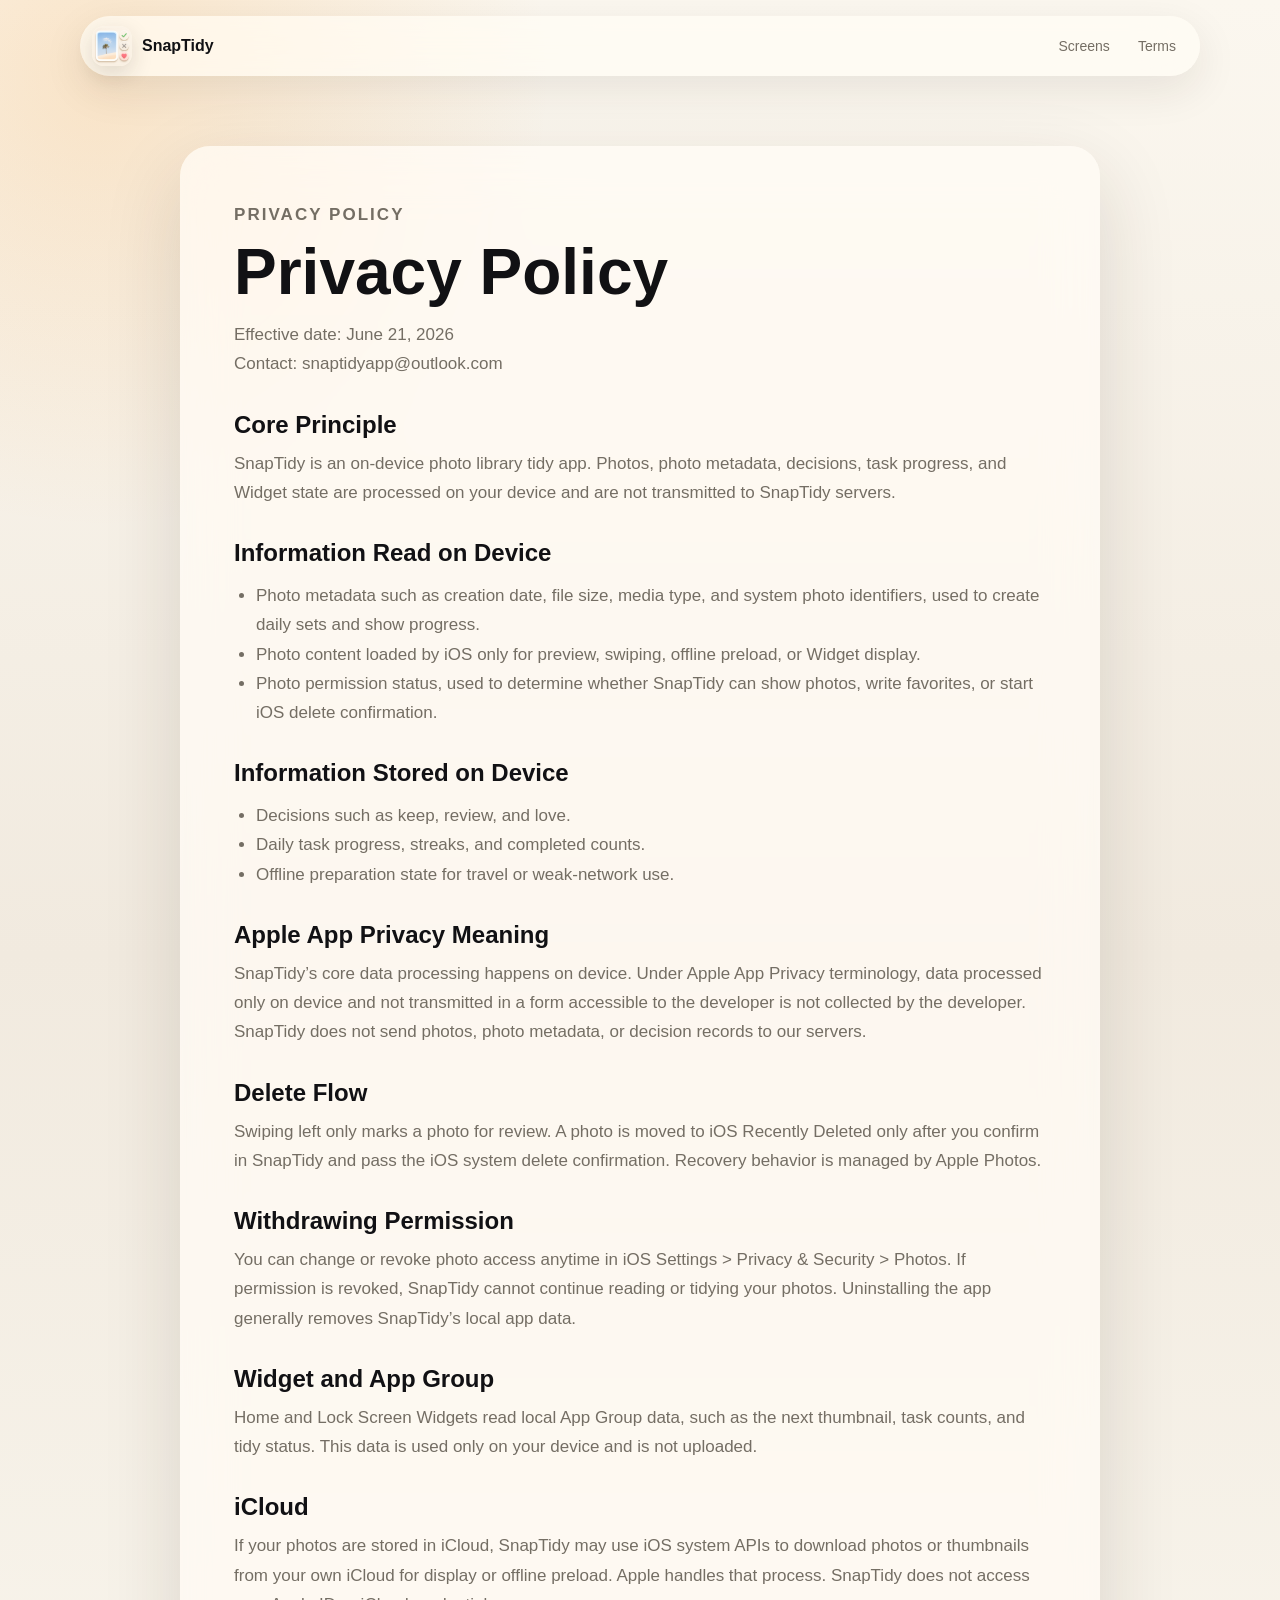
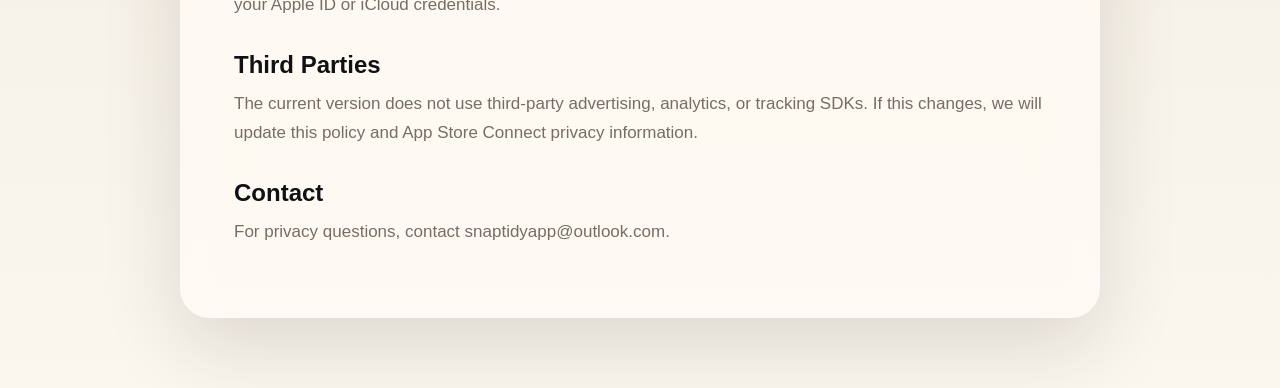
==== privacy-en.html @ abb2b851 "Add files via upload" ====
<!doctype html>
<html lang="en">
  <head>
    <meta charset="utf-8" />
    <meta name="viewport" content="width=device-width, initial-scale=1" />
    <title>Privacy Policy - SnapTidy</title>
    <link rel="icon" type="image/png" href="./app-icon-light.png" />
    <link rel="apple-touch-icon" href="./app-icon-light.png" />
    <link rel="stylesheet" href="./styles.css" />
  </head>
  <body>
    <header class="site-header">
      <a class="brand" href="./index.html">
        <img class="brand-mark" src="./app-icon-light.png" alt="" />
        <span>SnapTidy</span>
      </a>
      <nav class="nav-links" aria-label="Main navigation">
        <a href="./index.html#screens">Screens</a>
        <a href="./terms-en.html">Terms</a>
      </nav>
    </header>

    <main class="legal-page">
      <article class="legal-card">
        <p class="eyebrow">Privacy Policy</p>
        <h1>Privacy Policy</h1>
        <p class="legal-meta">Effective date: June 21, 2026<br />Contact: snaptidyapp@outlook.com</p>

        <h2>Core Principle</h2>
        <p>SnapTidy is an on-device photo library tidy app. Photos, photo metadata, decisions, task progress, and Widget state are processed on your device and are not transmitted to SnapTidy servers.</p>

        <h2>Information Read on Device</h2>
        <ul>
          <li>Photo metadata such as creation date, file size, media type, and system photo identifiers, used to create daily sets and show progress.</li>
          <li>Photo content loaded by iOS only for preview, swiping, offline preload, or Widget display.</li>
          <li>Photo permission status, used to determine whether SnapTidy can show photos, write favorites, or start iOS delete confirmation.</li>
        </ul>

        <h2>Information Stored on Device</h2>
        <ul>
          <li>Decisions such as keep, review, and love.</li>
          <li>Daily task progress, streaks, and completed counts.</li>
          <li>Offline preparation state for travel or weak-network use.</li>
        </ul>

        <h2>Apple App Privacy Meaning</h2>
        <p>SnapTidy’s core data processing happens on device. Under Apple App Privacy terminology, data processed only on device and not transmitted in a form accessible to the developer is not collected by the developer. SnapTidy does not send photos, photo metadata, or decision records to our servers.</p>

        <h2>Delete Flow</h2>
        <p>Swiping left only marks a photo for review. A photo is moved to iOS Recently Deleted only after you confirm in SnapTidy and pass the iOS system delete confirmation. Recovery behavior is managed by Apple Photos.</p>

        <h2>Withdrawing Permission</h2>
        <p>You can change or revoke photo access anytime in iOS Settings > Privacy & Security > Photos. If permission is revoked, SnapTidy cannot continue reading or tidying your photos. Uninstalling the app generally removes SnapTidy’s local app data.</p>

        <h2>Widget and App Group</h2>
        <p>Home and Lock Screen Widgets read local App Group data, such as the next thumbnail, task counts, and tidy status. This data is used only on your device and is not uploaded.</p>

        <h2>iCloud</h2>
        <p>If your photos are stored in iCloud, SnapTidy may use iOS system APIs to download photos or thumbnails from your own iCloud for display or offline preload. Apple handles that process. SnapTidy does not access your Apple ID or iCloud credentials.</p>

        <h2>Third Parties</h2>
        <p>The current version does not use third-party advertising, analytics, or tracking SDKs. If this changes, we will update this policy and App Store Connect privacy information.</p>

        <h2>Contact</h2>
        <p>For privacy questions, contact snaptidyapp@outlook.com.</p>
      </article>
    </main>
  </body>
</html>
---- styles.css ----
:root {
  color-scheme: light;
  --text: #111114;
  --muted: #746e64;
  --paper: #f8f4ec;
  --card: rgba(255, 252, 246, 0.76);
  --cream: #fffcf6;
  --ink: #18181c;
  --orange: #f49a2f;
  --blue: #8fb6ee;
  --pink: #f37aa3;
  --green: #55c975;
  --shadow: 0 28px 80px rgba(48, 35, 19, 0.14);
  font-family: -apple-system, BlinkMacSystemFont, "SF Pro Display", "PingFang SC", "Segoe UI", sans-serif;
}

* {
  box-sizing: border-box;
}

html {
  scroll-behavior: smooth;
}

body {
  margin: 0;
  overflow-x: hidden;
  color: var(--text);
  background:
    radial-gradient(circle at 8% 4%, rgba(244, 154, 47, 0.2), transparent 28rem),
    linear-gradient(180deg, #fbf7ef 0%, #f1eadf 48%, #faf7ef 100%);
}

a {
  color: inherit;
  text-decoration: none;
}

img {
  display: block;
  max-width: 100%;
}

.site-header {
  position: sticky;
  top: 16px;
  z-index: 20;
  width: min(1120px, calc(100% - 32px));
  margin: 16px auto 0;
  display: flex;
  align-items: center;
  justify-content: space-between;
  gap: 16px;
  padding: 10px 12px;
  border-radius: 30px;
  background: rgba(255, 252, 246, 0.72);
  backdrop-filter: blur(26px) saturate(140%);
  box-shadow: 0 14px 44px rgba(48, 35, 19, 0.09);
}

.brand,
.nav-links,
.site-footer nav,
.hero-actions {
  display: flex;
  align-items: center;
}

.brand {
  gap: 10px;
  font-weight: 820;
  letter-spacing: 0;
}

.brand-mark {
  width: 40px;
  height: 40px;
  border-radius: 12px;
  object-fit: cover;
  box-shadow: 0 8px 22px rgba(41, 32, 22, 0.14);
}

.nav-links,
.site-footer nav {
  gap: 4px;
  color: var(--muted);
  font-size: 14px;
}

.nav-links a,
.site-footer a,
.lang-toggle {
  padding: 10px 12px;
  border-radius: 999px;
}

.nav-links a:hover,
.site-footer a:hover,
.lang-toggle:hover {
  color: var(--ink);
  background: rgba(255, 255, 255, 0.68);
}

.lang-toggle {
  border: 0;
  color: var(--ink);
  background: rgba(255, 255, 255, 0.78);
  font: inherit;
  font-weight: 820;
  cursor: pointer;
}

.hero {
  width: min(1120px, calc(100% - 32px));
  min-height: calc(100vh - 92px);
  margin: 0 auto;
  display: grid;
  grid-template-columns: minmax(0, 0.85fr) minmax(320px, 0.8fr);
  align-items: center;
  gap: 64px;
  padding: 58px 0 46px;
}

.hero-icon {
  width: 84px;
  height: 84px;
  margin-bottom: 22px;
  border-radius: 24px;
  box-shadow: 0 18px 48px rgba(48, 35, 19, 0.18);
}

.eyebrow {
  margin: 0 0 14px;
  color: var(--orange);
  font-size: 12px;
  font-weight: 850;
  letter-spacing: 0.12em;
  text-transform: uppercase;
}

h1,
h2,
h3,
p {
  margin-top: 0;
}

h1 {
  margin-bottom: 18px;
  font-size: clamp(58px, 8vw, 108px);
  line-height: 0.92;
  letter-spacing: 0;
}

h1 span {
  display: block;
}

h2 {
  margin-bottom: 12px;
  font-size: clamp(34px, 5vw, 64px);
  line-height: 1;
  letter-spacing: 0;
}

h3 {
  margin-bottom: 10px;
  font-size: 28px;
  line-height: 1.08;
}

.hero-line,
.section-title p,
.story-card p,
.icloud-copy p,
.legal-card p,
.legal-card li {
  color: var(--muted);
  line-height: 1.72;
}

.hero-line {
  max-width: 520px;
  margin-bottom: 28px;
  font-size: 21px;
}

.hero-actions {
  flex-wrap: wrap;
  gap: 12px;
}

.button {
  display: inline-flex;
  align-items: center;
  justify-content: center;
  min-height: 48px;
  padding: 0 20px;
  border-radius: 16px;
  font-weight: 800;
  box-shadow: 0 12px 30px rgba(48, 35, 19, 0.1);
}

.button.primary {
  color: white;
  background: var(--ink);
}

.button.secondary {
  background: rgba(255, 255, 255, 0.7);
}

.button.invert {
  color: var(--ink);
  background: white;
}

.hero-stage {
  position: relative;
  justify-self: center;
  width: min(468px, 100%);
  padding: 10px;
  border-radius: 38px;
  background: var(--card);
  backdrop-filter: blur(26px) saturate(140%);
  box-shadow: var(--shadow);
}

.phone-main {
  width: 100%;
  max-height: 74vh;
  object-fit: contain;
  border-radius: 30px;
}

.floating-decision {
  position: absolute;
  right: -26px;
  min-height: 44px;
  padding: 0 16px;
  display: inline-flex;
  align-items: center;
  border-radius: 999px;
  background: rgba(255, 252, 246, 0.82);
  backdrop-filter: blur(20px);
  box-shadow: 0 16px 42px rgba(48, 35, 19, 0.14);
  font-weight: 820;
}

.floating-decision.keep {
  top: 18%;
  border-left: 5px solid var(--green);
}

.floating-decision.discard {
  top: 32%;
  border-left: 5px solid var(--orange);
}

.floating-decision.love {
  top: 46%;
  border-left: 5px solid var(--pink);
}

.metrics {
  width: min(1120px, calc(100% - 32px));
  margin: -18px auto 76px;
  display: grid;
  grid-template-columns: repeat(3, minmax(0, 1fr));
  gap: 14px;
}

.metrics article,
.story-card,
.icloud-panel,
.legal-card {
  background: var(--card);
  backdrop-filter: blur(26px) saturate(140%);
  box-shadow: var(--shadow);
}

.metrics article {
  padding: 22px;
  border-radius: 28px;
}

.metrics strong {
  display: block;
  font-size: 42px;
  line-height: 1;
}

.metrics span {
  display: block;
  margin-top: 8px;
  color: var(--muted);
  font-size: 14px;
}

.flow-section,
.icloud-section,
.screens-section {
  width: min(1120px, calc(100% - 32px));
  margin: 0 auto;
  padding: 80px 0;
}

.section-title {
  max-width: 780px;
  margin-bottom: 30px;
}

.section-title.compact {
  max-width: 620px;
}

.story-grid {
  display: grid;
  grid-template-columns: 1.1fr 0.9fr;
  gap: 16px;
}

.story-card {
  min-height: 280px;
  padding: 26px;
  border-radius: 32px;
  overflow: hidden;
}

.story-card.large {
  grid-row: span 3;
  display: grid;
  grid-template-rows: auto 1fr;
  gap: 22px;
}

.story-card.large img {
  width: min(360px, 92%);
  justify-self: center;
  align-self: end;
  border-radius: 28px;
}

.story-card.dark {
  color: white;
  background: var(--ink);
}

.story-card.dark p,
.story-card.dark small {
  color: rgba(255, 255, 255, 0.68);
}

.step {
  display: inline-flex;
  align-items: center;
  justify-content: center;
  width: 44px;
  height: 44px;
  margin-bottom: 28px;
  border-radius: 15px;
  color: white;
  background: var(--orange);
  font-weight: 850;
}

.story-card small {
  color: var(--orange);
  font-weight: 800;
}

.icloud-section {
  display: grid;
  grid-template-columns: minmax(0, 1fr) minmax(300px, 0.72fr);
  align-items: center;
  gap: 28px;
}

.icloud-copy p {
  max-width: 680px;
  font-size: 18px;
}

.english-line {
  padding-left: 18px;
  border-left: 4px solid var(--orange);
}

.icloud-panel {
  padding: 28px;
  border-radius: 32px;
}

.icloud-panel span {
  color: var(--orange);
  font-size: 13px;
  font-weight: 850;
  letter-spacing: 0.08em;
}

.icloud-panel strong {
  display: block;
  margin: 12px 0 24px;
  font-size: 38px;
  line-height: 1;
}

.icloud-panel ul {
  display: grid;
  gap: 12px;
  margin: 0;
  padding-left: 20px;
  color: var(--muted);
}

.screens-section {
  width: 100%;
  padding-left: max(16px, calc((100% - 1120px) / 2));
  padding-right: max(16px, calc((100% - 1120px) / 2));
  background: var(--cream);
}

.screen-pairs {
  display: grid;
  grid-template-columns: 0.9fr 1.1fr 0.9fr;
  align-items: end;
  gap: 16px;
}

.screen-pairs figure {
  margin: 0;
  padding: 10px;
  border-radius: 30px;
  background: #f4ecdf;
  box-shadow: 0 22px 54px rgba(48, 35, 19, 0.12);
}

.screen-pairs img {
  width: 100%;
  height: min(58vw, 620px);
  object-fit: contain;
  border-radius: 22px;
}

.screen-pairs figcaption {
  padding: 12px 6px 4px;
  color: var(--muted);
  font-weight: 750;
}

.privacy-band {
  width: min(1120px, calc(100% - 32px));
  margin: 76px auto;
  display: flex;
  align-items: center;
  justify-content: space-between;
  gap: 22px;
  padding: 30px;
  border-radius: 34px;
  color: white;
  background: var(--ink);
  box-shadow: var(--shadow);
}

.privacy-band h2 {
  margin: 0;
  font-size: clamp(30px, 4vw, 52px);
}

.site-footer {
  width: min(1120px, calc(100% - 32px));
  margin: 0 auto;
  display: flex;
  align-items: center;
  justify-content: space-between;
  gap: 20px;
  padding: 24px 0 42px;
  color: var(--muted);
}

.site-footer strong {
  color: var(--ink);
}

.legal-page {
  width: min(920px, calc(100% - 32px));
  margin: 0 auto;
  padding: 70px 0;
}

.legal-card {
  padding: clamp(24px, 5vw, 54px);
  border-radius: 30px;
}

.legal-card h1 {
  font-size: clamp(38px, 6vw, 64px);
}

.legal-card h2 {
  margin-top: 34px;
  font-size: 24px;
}

.legal-card p,
.legal-card li {
  font-size: 17px;
}

.legal-card ul {
  padding-left: 22px;
}

.legal-meta {
  color: var(--muted);
  font-size: 15px;
}

@media (max-width: 900px) {
  .site-header {
    align-items: flex-start;
  }

  .nav-links {
    flex-wrap: wrap;
    justify-content: flex-end;
  }

  .hero,
  .icloud-section,
  .story-grid {
    grid-template-columns: 1fr;
  }

  .hero {
    min-height: auto;
    gap: 34px;
    padding-top: 46px;
  }

  .hero-stage {
    width: min(430px, 92vw);
  }

  .floating-decision {
    right: 14px;
  }

  .metrics,
  .screen-pairs {
    grid-template-columns: 1fr;
  }
}

@media (max-width: 620px) {
  .site-header,
  .site-footer,
  .privacy-band {
    flex-direction: column;
    align-items: stretch;
  }

  .nav-links,
  .site-footer nav {
    justify-content: flex-start;
    flex-wrap: wrap;
  }

  h1 {
    font-size: clamp(48px, 15vw, 64px);
  }

  .hero-copy,
  .hero-line {
    max-width: 100%;
    overflow-wrap: anywhere;
  }

  .hero-line {
    font-size: 18px;
  }

  h2 {
    font-size: clamp(34px, 11vw, 46px);
  }

  .hero-icon {
    width: 72px;
    height: 72px;
  }

  .metrics {
    margin-top: 0;
  }

  .hero-stage {
    width: 100%;
    overflow: hidden;
  }

  .floating-decision {
    display: none;
  }

  .screen-pairs {
    display: flex;
    overflow-x: auto;
    scroll-snap-type: x mandatory;
    padding-bottom: 12px;
  }

  .screen-pairs figure {
    flex: 0 0 82%;
    scroll-snap-align: center;
  }

  .screen-pairs img {
    height: 540px;
  }
}
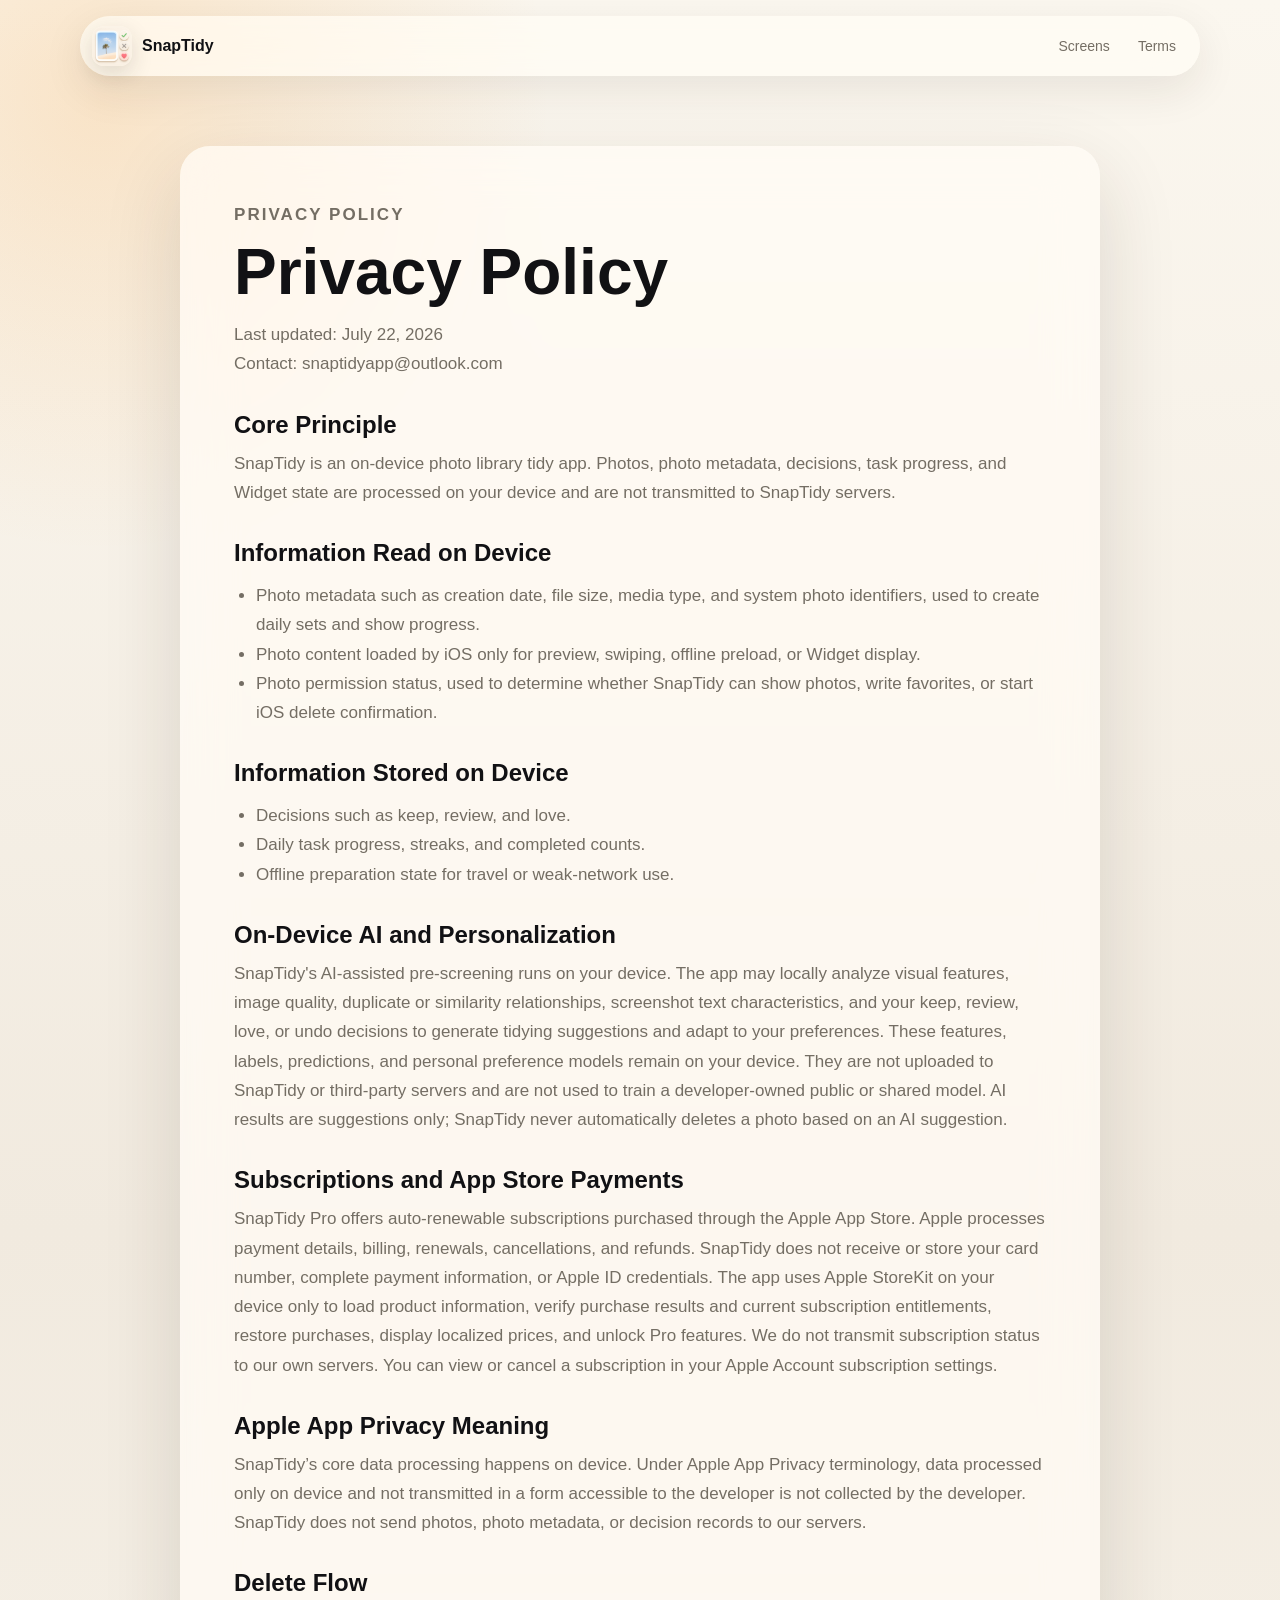
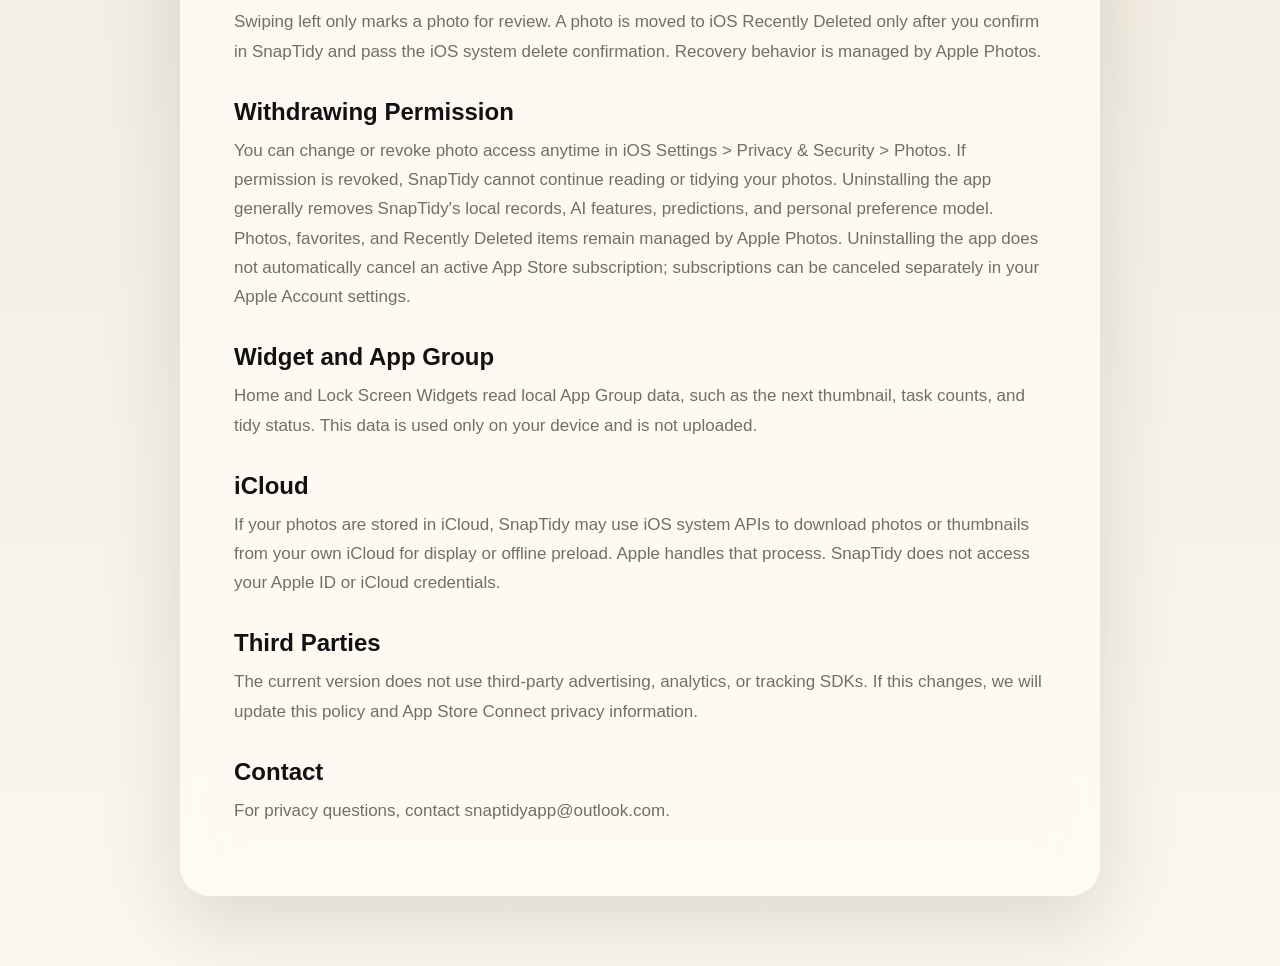
==== commit e79dff0e: "Update privacy policy for on-device AI and subscriptions" ====
--- a/privacy-en.html
+++ b/privacy-en.html
@@ -24,7 +24,7 @@
       <article class="legal-card">
         <p class="eyebrow">Privacy Policy</p>
         <h1>Privacy Policy</h1>
-        <p class="legal-meta">Effective date: June 21, 2026<br />Contact: snaptidyapp@outlook.com</p>
+        <p class="legal-meta">Last updated: July 22, 2026<br />Contact: snaptidyapp@outlook.com</p>
 
         <h2>Core Principle</h2>
         <p>SnapTidy is an on-device photo library tidy app. Photos, photo metadata, decisions, task progress, and Widget state are processed on your device and are not transmitted to SnapTidy servers.</p>
@@ -43,6 +43,12 @@
           <li>Offline preparation state for travel or weak-network use.</li>
         </ul>
 
+        <h2>On-Device AI and Personalization</h2>
+        <p>SnapTidy's AI-assisted pre-screening runs on your device. The app may locally analyze visual features, image quality, duplicate or similarity relationships, screenshot text characteristics, and your keep, review, love, or undo decisions to generate tidying suggestions and adapt to your preferences. These features, labels, predictions, and personal preference models remain on your device. They are not uploaded to SnapTidy or third-party servers and are not used to train a developer-owned public or shared model. AI results are suggestions only; SnapTidy never automatically deletes a photo based on an AI suggestion.</p>
+
+        <h2>Subscriptions and App Store Payments</h2>
+        <p>SnapTidy Pro offers auto-renewable subscriptions purchased through the Apple App Store. Apple processes payment details, billing, renewals, cancellations, and refunds. SnapTidy does not receive or store your card number, complete payment information, or Apple ID credentials. The app uses Apple StoreKit on your device only to load product information, verify purchase results and current subscription entitlements, restore purchases, display localized prices, and unlock Pro features. We do not transmit subscription status to our own servers. You can view or cancel a subscription in your Apple Account subscription settings.</p>
+
         <h2>Apple App Privacy Meaning</h2>
         <p>SnapTidy’s core data processing happens on device. Under Apple App Privacy terminology, data processed only on device and not transmitted in a form accessible to the developer is not collected by the developer. SnapTidy does not send photos, photo metadata, or decision records to our servers.</p>
 
@@ -50,7 +56,7 @@
         <p>Swiping left only marks a photo for review. A photo is moved to iOS Recently Deleted only after you confirm in SnapTidy and pass the iOS system delete confirmation. Recovery behavior is managed by Apple Photos.</p>
 
         <h2>Withdrawing Permission</h2>
-        <p>You can change or revoke photo access anytime in iOS Settings > Privacy & Security > Photos. If permission is revoked, SnapTidy cannot continue reading or tidying your photos. Uninstalling the app generally removes SnapTidy’s local app data.</p>
+        <p>You can change or revoke photo access anytime in iOS Settings &gt; Privacy &amp; Security &gt; Photos. If permission is revoked, SnapTidy cannot continue reading or tidying your photos. Uninstalling the app generally removes SnapTidy's local records, AI features, predictions, and personal preference model. Photos, favorites, and Recently Deleted items remain managed by Apple Photos. Uninstalling the app does not automatically cancel an active App Store subscription; subscriptions can be canceled separately in your Apple Account settings.</p>
 
         <h2>Widget and App Group</h2>
         <p>Home and Lock Screen Widgets read local App Group data, such as the next thumbnail, task counts, and tidy status. This data is used only on your device and is not uploaded.</p>
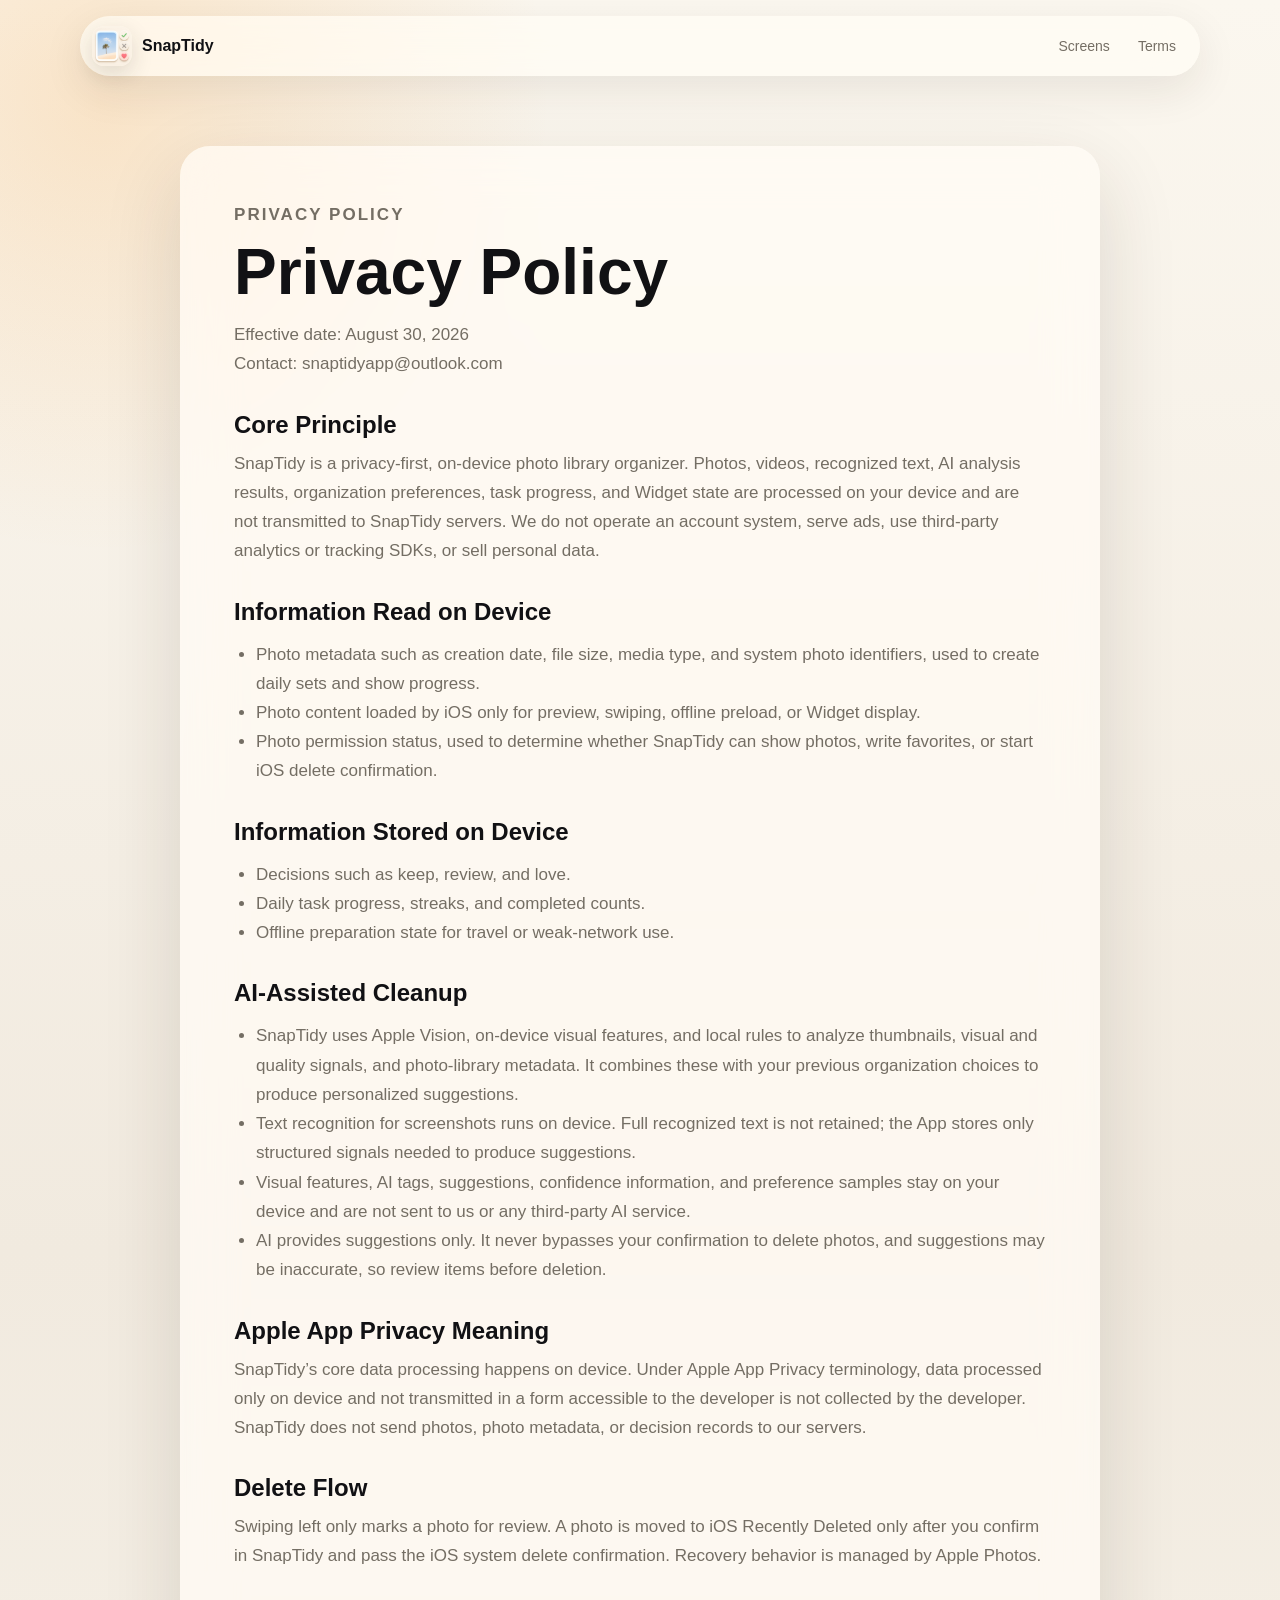
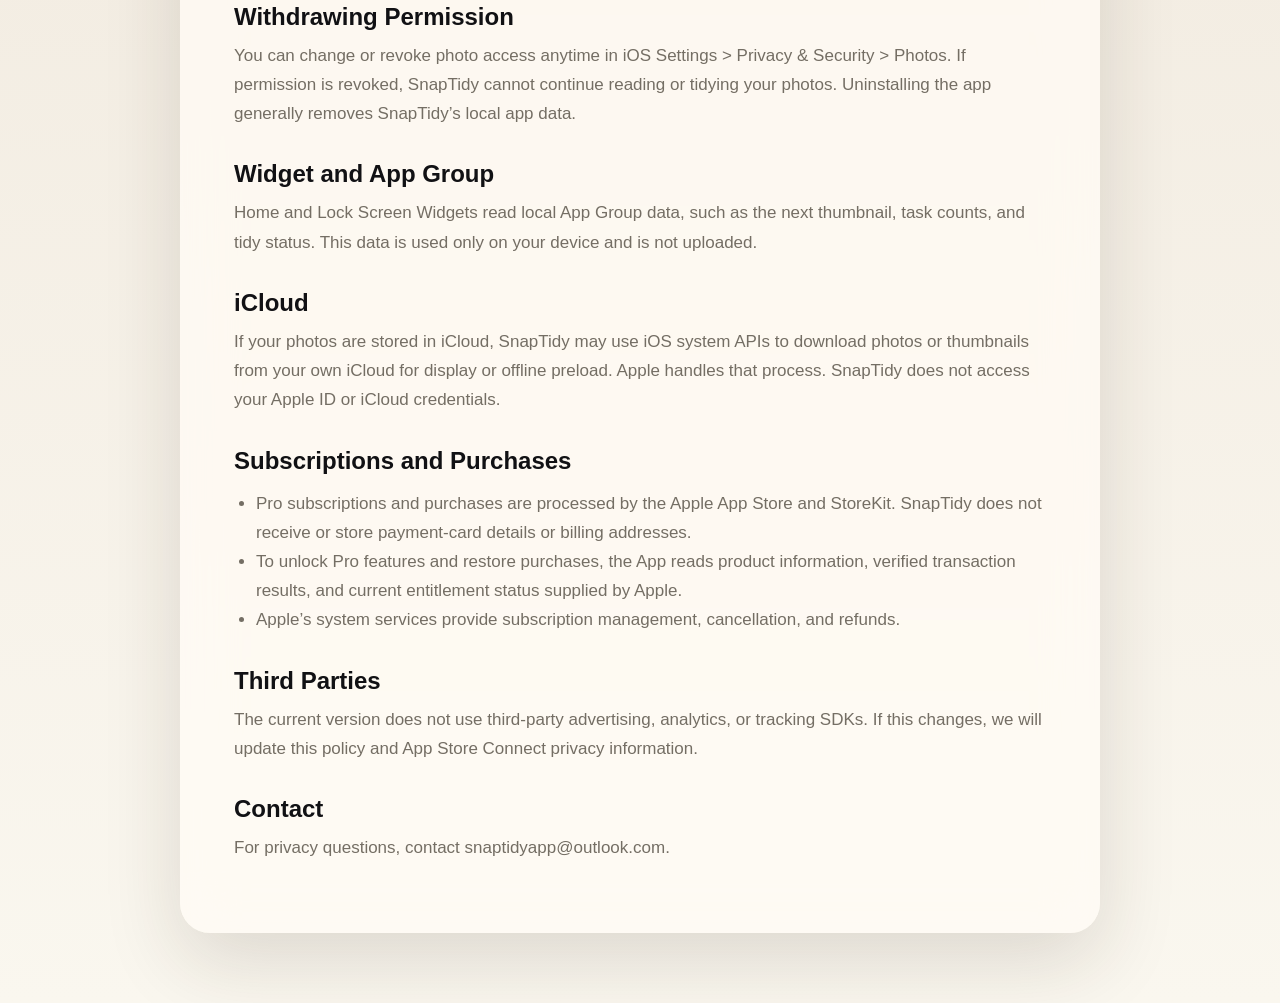
==== commit 5da5f44f: "Update localized legal pages for SnapTidy Pro" ====
--- a/privacy-en.html
+++ b/privacy-en.html
@@ -24,10 +24,10 @@
       <article class="legal-card">
         <p class="eyebrow">Privacy Policy</p>
         <h1>Privacy Policy</h1>
-        <p class="legal-meta">Last updated: July 22, 2026<br />Contact: snaptidyapp@outlook.com</p>
+        <p class="legal-meta">Effective date: August 30, 2026<br />Contact: snaptidyapp@outlook.com</p>
 
         <h2>Core Principle</h2>
-        <p>SnapTidy is an on-device photo library tidy app. Photos, photo metadata, decisions, task progress, and Widget state are processed on your device and are not transmitted to SnapTidy servers.</p>
+        <p>SnapTidy is a privacy-first, on-device photo library organizer. Photos, videos, recognized text, AI analysis results, organization preferences, task progress, and Widget state are processed on your device and are not transmitted to SnapTidy servers. We do not operate an account system, serve ads, use third-party analytics or tracking SDKs, or sell personal data.</p>
 
         <h2>Information Read on Device</h2>
         <ul>
@@ -43,11 +43,13 @@
           <li>Offline preparation state for travel or weak-network use.</li>
         </ul>
 
-        <h2>On-Device AI and Personalization</h2>
-        <p>SnapTidy's AI-assisted pre-screening runs on your device. The app may locally analyze visual features, image quality, duplicate or similarity relationships, screenshot text characteristics, and your keep, review, love, or undo decisions to generate tidying suggestions and adapt to your preferences. These features, labels, predictions, and personal preference models remain on your device. They are not uploaded to SnapTidy or third-party servers and are not used to train a developer-owned public or shared model. AI results are suggestions only; SnapTidy never automatically deletes a photo based on an AI suggestion.</p>
-
-        <h2>Subscriptions and App Store Payments</h2>
-        <p>SnapTidy Pro offers auto-renewable subscriptions purchased through the Apple App Store. Apple processes payment details, billing, renewals, cancellations, and refunds. SnapTidy does not receive or store your card number, complete payment information, or Apple ID credentials. The app uses Apple StoreKit on your device only to load product information, verify purchase results and current subscription entitlements, restore purchases, display localized prices, and unlock Pro features. We do not transmit subscription status to our own servers. You can view or cancel a subscription in your Apple Account subscription settings.</p>
+        <h2>AI-Assisted Cleanup</h2>
+        <ul>
+          <li>SnapTidy uses Apple Vision, on-device visual features, and local rules to analyze thumbnails, visual and quality signals, and photo-library metadata. It combines these with your previous organization choices to produce personalized suggestions.</li>
+          <li>Text recognition for screenshots runs on device. Full recognized text is not retained; the App stores only structured signals needed to produce suggestions.</li>
+          <li>Visual features, AI tags, suggestions, confidence information, and preference samples stay on your device and are not sent to us or any third-party AI service.</li>
+          <li>AI provides suggestions only. It never bypasses your confirmation to delete photos, and suggestions may be inaccurate, so review items before deletion.</li>
+        </ul>
 
         <h2>Apple App Privacy Meaning</h2>
         <p>SnapTidy’s core data processing happens on device. Under Apple App Privacy terminology, data processed only on device and not transmitted in a form accessible to the developer is not collected by the developer. SnapTidy does not send photos, photo metadata, or decision records to our servers.</p>
@@ -56,13 +58,20 @@
         <p>Swiping left only marks a photo for review. A photo is moved to iOS Recently Deleted only after you confirm in SnapTidy and pass the iOS system delete confirmation. Recovery behavior is managed by Apple Photos.</p>
 
         <h2>Withdrawing Permission</h2>
-        <p>You can change or revoke photo access anytime in iOS Settings &gt; Privacy &amp; Security &gt; Photos. If permission is revoked, SnapTidy cannot continue reading or tidying your photos. Uninstalling the app generally removes SnapTidy's local records, AI features, predictions, and personal preference model. Photos, favorites, and Recently Deleted items remain managed by Apple Photos. Uninstalling the app does not automatically cancel an active App Store subscription; subscriptions can be canceled separately in your Apple Account settings.</p>
+        <p>You can change or revoke photo access anytime in iOS Settings &gt; Privacy &amp; Security &gt; Photos. If permission is revoked, SnapTidy cannot continue reading or tidying your photos. Uninstalling the app generally removes SnapTidy’s local app data.</p>
 
         <h2>Widget and App Group</h2>
         <p>Home and Lock Screen Widgets read local App Group data, such as the next thumbnail, task counts, and tidy status. This data is used only on your device and is not uploaded.</p>
 
         <h2>iCloud</h2>
         <p>If your photos are stored in iCloud, SnapTidy may use iOS system APIs to download photos or thumbnails from your own iCloud for display or offline preload. Apple handles that process. SnapTidy does not access your Apple ID or iCloud credentials.</p>
+
+        <h2>Subscriptions and Purchases</h2>
+        <ul>
+          <li>Pro subscriptions and purchases are processed by the Apple App Store and StoreKit. SnapTidy does not receive or store payment-card details or billing addresses.</li>
+          <li>To unlock Pro features and restore purchases, the App reads product information, verified transaction results, and current entitlement status supplied by Apple.</li>
+          <li>Apple’s system services provide subscription management, cancellation, and refunds.</li>
+        </ul>
 
         <h2>Third Parties</h2>
         <p>The current version does not use third-party advertising, analytics, or tracking SDKs. If this changes, we will update this policy and App Store Connect privacy information.</p>
